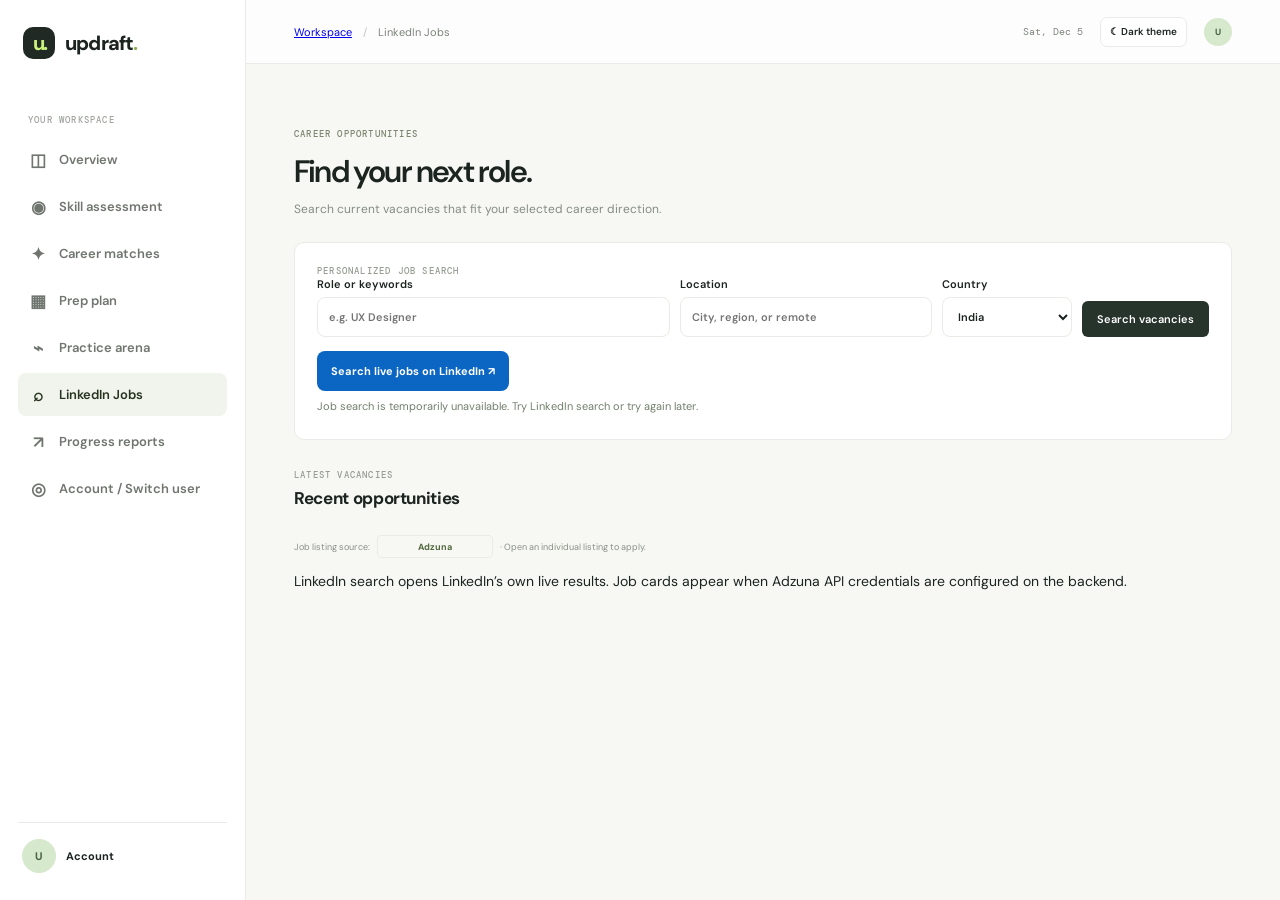
==== Frontend/pages/linkedin-jobs.html @ 94cf5e40 "Update dashboard charts and focus sessions" ====
<!doctype html>
<html lang="en">
<head>
  <meta charset="utf-8">
  <meta name="viewport" content="width=device-width, initial-scale=1">
  <title>LinkedIn Jobs — Updraft</title>
  <link rel="preconnect" href="https://fonts.googleapis.com">
  <link href="https://fonts.googleapis.com/css2?family=DM+Mono:wght@400;500&family=DM+Sans:wght@400;500;600;700;800&display=swap" rel="stylesheet">
  <link rel="stylesheet" href="../css/styles.css">
  <style>
    .job-search { display:grid; grid-template-columns:minmax(190px,1.4fr) minmax(150px,1fr) 130px auto; gap:10px; align-items:end; }
    .job-search label { display:grid; gap:6px; color:var(--ink); font-size:11px; font-weight:600; }
    .job-search input,.job-search select { width:100%; min-height:40px; border:1px solid var(--line); border-radius:8px; padding:9px 11px; background:#fff; color:var(--ink); font:inherit; }
    .job-actions { display:flex; flex-wrap:wrap; gap:9px; margin-top:14px; }
    .linkedin-link { display:inline-flex; align-items:center; justify-content:center; min-height:40px; padding:0 14px; border-radius:8px; background:#0a66c2; color:white; font-size:11px; font-weight:700; text-decoration:none; }
    .jobs-grid { display:grid; grid-template-columns:repeat(2,minmax(0,1fr)); gap:12px; margin-top:14px; }
    .job-card { border:1px solid var(--line); border-radius:11px; background:white; padding:16px; min-width:0; }
    .job-card h2 { margin:6px 0; font-size:16px; }
    .job-meta { color:var(--muted); font-size:11px; }
    .job-description { color:#657064; font-size:11px; line-height:1.55; margin:10px 0; }
    .job-card a { color:#557d38; font-weight:700; font-size:11px; }
    .jobs-status { min-height:18px; margin:8px 0 0; color:#71806c; font-size:11px; }
    .provider-credit { display:flex; align-items:center; gap:7px; margin-top:12px; color:#899085; font-size:9px; }
    .provider-credit a { display:inline-flex; align-items:center; justify-content:center; min-width:116px; min-height:23px; padding:2px 8px; border:1px solid var(--line); border-radius:4px; color:#50673c; font-weight:700; text-decoration:none; }
    @media(max-width:850px){.job-search{grid-template-columns:1fr 1fr}.jobs-grid{grid-template-columns:1fr}}
    @media(max-width:520px){.job-search{grid-template-columns:1fr}}
  </style>
</head>
<body>
  <aside class="sidebar">
    <a class="brand" href="../index.html"><span class="brandmark">u.</span><span>updraft<span class="brand-dot">.</span></span></a>
    <div class="side-label">YOUR WORKSPACE</div>
    <nav aria-label="Main navigation">
      <a class="nav-item" href="../index.html"><span>◫</span> Overview</a>
      <a class="nav-item" href="assessment.html"><span>◉</span> Skill assessment</a>
      <a class="nav-item" href="career-results.html"><span>✦</span> Career matches</a>
      <a class="nav-item" href="plan.html"><span>▦</span> Prep plan</a>
      <a class="nav-item" href="practice.html"><span>⌁</span> Practice arena</a>
      <a class="nav-item active" href="linkedin-jobs.html"><span>⌕</span> LinkedIn Jobs</a>
      <a class="nav-item" href="reports.html"><span>↗</span> Progress reports</a>
      <a class="nav-item" href="account.html"><span>◎</span> Account / Switch user</a>
    </nav>
    <div class="side-bottom"><a class="user-row" href="account.html"><div class="avatar">U</div><div><b>Account</b></div></a></div>
  </aside>
  <main class="main">
    <header class="topbar"><div class="breadcrumbs"><a href="../index.html">Workspace</a> <span>/</span> LinkedIn Jobs</div><div class="top-actions"><span class="today" id="today"></span><a class="avatar mini" href="account.html" aria-label="Account and switch user">U</a></div></header>
    <div class="content">
      <div class="page-head"><div class="eyebrow">CAREER OPPORTUNITIES</div><h1>Find your next role.</h1><p>Search current vacancies that fit your selected career direction.</p></div>
      <section class="panel">
        <div class="eyebrow muted">PERSONALIZED JOB SEARCH</div>
        <form id="job-search" class="job-search">
          <label for="job-query">Role or keywords<input id="job-query" name="what" maxlength="120" placeholder="e.g. UX Designer" required></label>
          <label for="job-location">Location<input id="job-location" name="where" maxlength="100" placeholder="City, region, or remote"></label>
          <label for="job-country">Country<select id="job-country" name="country"><option value="in">India</option><option value="us">United States</option><option value="gb">United Kingdom</option><option value="ca">Canada</option><option value="au">Australia</option><option value="de">Germany</option><option value="fr">France</option><option value="nl">Netherlands</option><option value="sg">Singapore</option><option value="pl">Poland</option><option value="za">South Africa</option><option value="br">Brazil</option></select></label>
          <button class="action" type="submit">Search vacancies</button>
        </form>
        <div class="job-actions"><a id="linkedin-search" class="linkedin-link" href="https://www.linkedin.com/jobs/" target="_blank" rel="noopener noreferrer">Search live jobs on LinkedIn ↗</a></div>
        <p class="jobs-status" id="jobs-status" role="status" aria-live="polite">Loading recommendations…</p>
      </section>
      <section aria-label="Latest matching jobs"><div class="section-heading"><div><div class="eyebrow muted">LATEST VACANCIES</div><h2>Recent opportunities</h2></div></div><div id="jobs-list" class="jobs-grid"></div></section>
      <div class="provider-credit"><span>Job listing source:</span><a href="https://www.adzuna.com/" target="_blank" rel="noopener noreferrer">Adzuna</a><span>· Open an individual listing to apply.</span></div>
      <p class="report-empty">LinkedIn search opens LinkedIn’s own live results. Job cards appear when Adzuna API credentials are configured on the backend.</p>
    </div>
  </main>
  <script src="../js/app.js"></script>
  <script src="../js/linkedin-jobs.js"></script>
</body>
</html>
---- Frontend/css/styles.css ----
@import url('https://fonts.googleapis.com/css2?family=DM+Mono:wght@400;500&family=DM+Sans:wght@400;500;600;700;800&display=swap');

:root {
  --ink: #1c2420;
  --muted: #858c85;
  --line: #e9ece6;
  --paper: #f7f8f4;
  --white: #fff;
  --lime: #c9f17b;
  --green: #577d38;
  --dark: #202923;
  --purple: #e9e2fb;
  --coral: #ffe4dc;
  --blue: #e0ebf7;
}

* {
  box-sizing: border-box;
}

body {
  margin: 0;
  background: var(--paper);
  color: var(--ink);
  font-family: 'DM Sans', sans-serif;
  font-size: 14px;
}

.sidebar {
  position: fixed;
  inset: 0 auto 0 0;
  width: 246px;
  background: #fff;
  border-right: 1px solid var(--line);
  padding: 27px 18px;
  display: flex;
  flex-direction: column;
  z-index: 2;
}

.brand {
  display: flex;
  align-items: center;
  gap: 10px;
  text-decoration: none;
  color: var(--ink);
  font-weight: 800;
  font-size: 20px;
  letter-spacing: -.8px;
  margin: 0 0 55px 5px;
}

.brandmark {
  height: 32px;
  width: 32px;
  background: var(--dark);
  color: var(--lime);
  border-radius: 10px;
  display: grid;
  place-items: center;
  font-size: 20px;
  letter-spacing: -2px;
}

.brand-dot {
  color: #8cb052;
}

.side-label,
.eyebrow,
.stat-label {
  font-family: 'DM Mono', monospace;
  font-size: 9px;
  letter-spacing: 1.2px;
  font-weight: 500;
}

.side-label {
  color: #a0a59e;
  padding: 0 10px;
  margin-bottom: 12px;
}

.sidebar nav {
  display: grid;
  gap: 4px;
}

.nav-item {
  height: 43px;
  display: flex;
  align-items: center;
  gap: 12px;
  padding: 0 11px;
  color: #70766f;
  text-decoration: none;
  border-radius: 8px;
  font-size: 13px;
  font-weight: 600;
}

.nav-item > span {
  font-size: 17px;
  width: 18px;
  text-align: center;
}

.nav-item.active {
  background: #f1f4ed;
  color: #26331f;
}

.nav-item i {
  font-style: normal;
  font-size: 10px;
  margin-left: auto;
  background: #e7ecdf;
  padding: 3px 7px;
  border-radius: 20px;
}

.side-bottom {
  margin-top: auto;
}

.streak-card {
  background: #f6f7f2;
  border: 1px solid #ecefe6;
  border-radius: 10px;
  padding: 12px;
  display: flex;
  align-items: center;
  gap: 9px;
  margin-bottom: 18px;
}

.streak-flame {
  color: #df865f;
  font-size: 20px;
}

.streak-card b,
.user-row b {
  font-size: 11px;
  display: block;
}

.streak-card small,
.user-row small {
  display: block;
  color: #91968f;
  font-size: 10px;
  margin-top: 3px;
}

.streak-num {
  font-family: 'DM Mono', monospace;
  font-size: 13px;
  margin-left: auto;
  color: #83905f;
}

.user-row {
  border-top: 1px solid var(--line);
  padding: 16px 4px 0;
  display: flex;
  align-items: center;
  gap: 10px;
  text-decoration: none;
  color: inherit;
  cursor: pointer;
}

.avatar {
  background: #d6e9cd;
  color: #486341;
  border-radius: 50%;
  width: 34px;
  height: 34px;
  display: grid;
  place-items: center;
  font-size: 11px;
  font-weight: 700;
}

.more {
  margin-left: auto;
  color: #8f968e;
  font-size: 19px;
}

.main {
  margin-left: 246px;
  min-height: 100vh;
}

.topbar {
  height: 64px;
  background: rgba(255, 255, 255, .8);
  border-bottom: 1px solid var(--line);
  display: flex;
  align-items: center;
  justify-content: space-between;
  padding: 0 48px;
}

.breadcrumbs {
  font-size: 11px;
  color: #7c837b;
}

.breadcrumbs span {
  margin: 0 8px;
  color: #c0c5bd;
}

.top-actions {
  display: flex;
  align-items: center;
  gap: 17px;
}

.today {
  font-family: 'DM Mono', monospace;
  color: #7f867e;
  font-size: 10px;
}

.icon-btn {
  border: 0;
  background: none;
  font-size: 18px;
  position: relative;
  color: #555;
}

.notification-dot {
  position: absolute;
  right: 2px;
  top: 4px;
  width: 5px;
  height: 5px;
  border-radius: 50%;
  background: #ef886b;
}

.mini {
  width: 28px;
  height: 28px;
  font-size: 9px;
  border: 0;
}

.content {
  max-width: 1320px;
  margin: auto;
  padding: 39px 48px 30px;
}

.welcome-row {
  display: flex;
  justify-content: space-between;
  align-items: flex-end;
  margin-bottom: 26px;
}

.eyebrow {
  color: #7b856f;
}

.live-dot {
  display: inline-block;
  width: 6px;
  height: 6px;
  border-radius: 50%;
  background: #83b95c;
  margin-right: 6px;
  box-shadow: 0 0 0 3px #e3efd9;
}

h1 {
  font-size: 36px;
  line-height: 1.13;
  letter-spacing: -1.8px;
  margin: 14px 0 8px;
  font-weight: 600;
}

h1 em {
  font-family: Georgia, serif;
  font-weight: 400;
  color: #638747;
}

.subhead {
  margin: 0;
  color: #7f867e;
  font-size: 12px;
}

.primary-btn {
  border: 0;
  background: var(--dark);
  color: white;
  border-radius: 7px;
  padding: 12px 14px;
  font-family: inherit;
  font-size: 11px;
  font-weight: 600;
  cursor: pointer;
  box-shadow: 0 5px 12px #1b29151c;
}

.primary-btn span {
  color: var(--lime);
  font-size: 15px;
  vertical-align: -1px;
  margin-right: 7px;
}

.primary-btn b {
  color: #b8ef67;
  margin-left: 13px;
}

.hero-grid {
  display: grid;
  grid-template-columns: 1.28fr .85fr;
  gap: 16px;
}

.readiness-card,
.focus-card,
.stat-card,
.week-card,
.today-card {
  background: white;
  border: 1px solid var(--line);
  border-radius: 11px;
}

.readiness-card {
  padding: 21px 23px 16px;
  min-height: 232px;
  overflow: hidden;
}

.card-top {
  display: flex;
  justify-content: space-between;
  align-items: flex-start;
}

.muted {
  color: #969d93;
}

.card-top h2,
.section-heading h2 {
  font-size: 16px;
  margin: 6px 0 0;
  letter-spacing: -.35px;
}

.dots {
  background: none;
  border: 0;
  font-size: 20px;
  color: #9da39b;
}

.readiness-body {
  display: flex;
  align-items: center;
  gap: 25px;
  margin: 14px 0 8px;
}

.ring {
  width: 111px;
  height: 111px;
  border-radius: 50%;
  display: grid;
  place-items: center;
  position: relative;
  background: conic-gradient(#a5ce6e calc(var(--progress) * 1%), #eef1e9 0);
  transform: rotate(-90deg);
  flex: none;
}

.ring::before {
  content: '';
  position: absolute;
  inset: 7px;
  background: white;
  border-radius: 50%;
}

.ring-inner {
  z-index: 1;
  transform: rotate(90deg);
  text-align: center;
}

.ring-inner strong {
  font-size: 27px;
  letter-spacing: -1px;
}

.ring-inner strong span {
  font-size: 13px;
}

.ring-inner small {
  display: block;
  font-family: 'DM Mono', monospace;
  font-size: 8px;
  letter-spacing: 1px;
  color: #8a9288;
}

.readiness-copy {
  max-width: 300px;
}

.delta {
  font-family: 'DM Mono', monospace;
  font-size: 11px;
  color: #638747;
}

.delta span {
  color: #949a92;
}

.readiness-copy p {
  font-size: 11px;
  line-height: 1.6;
  color: #7b827a;
  margin: 8px 0;
}

.readiness-copy p b {
  color: #47523e;
}

.mini-tags {
  display: flex;
  gap: 7px;
}

.mini-tags span {
  background: #f4f6f1;
  border-radius: 20px;
  color: #7d8579;
  font-size: 9px;
  padding: 5px 8px;
}

.readiness-foot {
  border-top: 1px solid #eff1ec;
  display: flex;
  align-items: center;
  gap: 12px;
  padding-top: 10px;
  font-size: 9px;
  color: #889087;
}

.sparkline {
  height: 35px;
  flex: 1;
}

.sparkline svg {
  width: 100%;
  height: 100%;
}

.ticks {
  display: flex;
  flex-direction: column;
  justify-content: space-between;
  height: 35px;
  font: 8px 'DM Mono', monospace;
  color: #abb0a9;
}

.focus-card {
  padding: 21px 22px;
  background: #eff3e9;
  position: relative;
  overflow: hidden;
}

.focus-card h2 {
  font-size: 17px;
}

.spark-icon {
  font-size: 22px;
  color: #85a85d;
}

.focus-topic {
  background: white;
  border: 1px solid #e7ebdf;
  border-radius: 8px;
  padding: 11px;
  display: flex;
  align-items: center;
  gap: 10px;
  margin-top: 21px;
}

.topic-icon {
  width: 32px;
  height: 32px;
  background: #edf3e6;
  border-radius: 7px;
  display: grid;
  place-items: center;
  color: #68854e;
  font-size: 17px;
}

.focus-topic b {
  font-size: 11px;
  display: block;
}

.focus-topic small {
  font-size: 9px;
  color: #969d92;
  display: block;
  margin-top: 3px;
}

.topic-score {
  font: 11px 'DM Mono', monospace;
  margin-left: auto;
  color: #76836b;
}

.focus-progress {
  height: 4px;
  background: #dde4d4;
  border-radius: 10px;
  margin: 10px 1px 11px;
}

.focus-progress span {
  height: 100%;
  display: block;
  background: #99bd68;
  border-radius: 10px;
}

.focus-hint {
  font-size: 9px;
  color: #717a6d;
  margin-bottom: 13px;
}

.focus-hint span {
  color: #78964e;
  font-size: 13px;
  margin-right: 4px;
}

.dark-btn {
  width: 100%;
  height: 34px;
  border: 0;
  border-radius: 6px;
  background: #263229;
  color: white;
  text-align: left;
  padding: 0 11px;
  font-family: inherit;
  font-size: 10px;
  cursor: pointer;
}

.dark-btn span {
  float: right;
  color: var(--lime);
  font-size: 16px;
  margin-top: -2px;
}

.section-heading {
  display: flex;
  justify-content: space-between;
  align-items: end;
  margin: 29px 0 12px;
}

.section-heading h2 {
  font-size: 17px;
}

.text-link {
  color: #667c4f;
  font-size: 10px;
  text-decoration: none;
  font-weight: 700;
}

.text-link span {
  margin-left: 6px;
}

.stat-grid {
  display: grid;
  grid-template-columns: repeat(4, 1fr);
  gap: 13px;
}

.stat-card {
  padding: 14px 14px 12px;
  min-height: 127px;
  position: relative;
}

.stat-icon {
  display: inline-grid;
  place-items: center;
  width: 25px;
  height: 25px;
  border-radius: 7px;
  font-size: 13px;
  margin-right: 6px;
  vertical-align: middle;
}

.violet {
  background: var(--purple);
  color: #7554aa;
}

.lime {
  background: #edf4dc;
  color: #6a8c3b;
}

.coral {
  background: var(--coral);
  color: #c97b62;
}

.blue {
  background: var(--blue);
  color: #5980a8;
}

.stat-label {
  font-size: 8px;
  color: #90978f;
  letter-spacing: .8px;
  vertical-align: middle;
}

.stat-value {
  font-size: 25px;
  font-weight: 600;
  letter-spacing: -.8px;
  margin: 9px 0 8px;
}

.stat-value small {
  font-weight: 400;
  color: #90978f;
  font-size: 10px;
  letter-spacing: 0;
}

.stat-foot {
  font-size: 9px;
  color: #90978f;
  position: relative;
}

.positive {
  color: #658b48;
  font-weight: 700;
  margin-right: 3px;
}

.bars {
  position: absolute;
  right: 0;
  bottom: 0;
  display: flex;
  gap: 3px;
  height: 22px;
  align-items: end;
}

.bars i {
  width: 4px;
  background: #c6deaa;
  border-radius: 2px 2px 0 0;
}

.bars i:nth-last-child(1) {
  background: #88ae61;
}

.micro-line {
  position: absolute;
  right: 0;
  bottom: -1px;
  font-size: 18px;
  letter-spacing: -3px;
  color: #9ec46f;
}

.coral-line {
  color: #e2a08a;
}

.tiny-progress {
  position: absolute;
  right: 0;
  bottom: 2px;
  width: 48px;
  height: 4px;
  background: #edf0eb;
  border-radius: 5px;
}

.tiny-progress i {
  display: block;
  width: 67%;
  height: 100%;
  background: #96b86e;
  border-radius: 5px;
}

.lower-grid {
  display: grid;
  grid-template-columns: 1.15fr .85fr;
  gap: 14px;
  margin-top: 17px;
}

.week-card,
.today-card {
  padding: 17px 19px;
}

.week-meta {
  display: flex;
  gap: 20px;
  margin: 16px 0 6px;
  color: #90978f;
  font-size: 9px;
}

.week-meta b {
  font: 12px 'DM Mono', monospace;
  color: #4a5149;
  margin-right: 4px;
}

.select-pill {
  border: 1px solid var(--line);
  border-radius: 5px;
  background: white;
  padding: 6px 8px;
  color: #7c837a;
  font: 9px 'DM Sans', sans-serif;
}

.chart {
  height: 105px;
  display: grid;
  grid-template-columns: 26px 1fr;
  grid-template-rows: 1fr 15px;
  position: relative;
}

.y-labels {
  display: flex;
  flex-direction: column;
  justify-content: space-between;
  color: #a4aaa2;
  font: 8px 'DM Mono', monospace;
  padding-bottom: 0;
}

.chart-area {
  position: relative;
  display: flex;
  justify-content: space-around;
  align-items: end;
  padding: 0 8px;
}

.gridline {
  position: absolute;
  left: 0;
  right: 0;
  border-top: 1px dashed #edf0ea;
}

.g1 {
  top: 0;
}

.g2 {
  top: 50%;
}

.g3 {
  bottom: 0;
}

.bar-group {
  height: 100%;
  display: flex;
  align-items: end;
  gap: 3px;
  z-index: 1;
  width: 24px;
}

.bar-group i {
  width: 10px;
  background: #a8c982;
  border-radius: 3px 3px 0 0;
}

.bar-group i.soft {
  background: #e0e9d7;
}

.bar-group i.empty {
  height: 4px;
  width: 10px;
  background: #f0f2ed;
  border-radius: 3px;
}

.x-labels {
  grid-column: 2;
  display: flex;
  justify-content: space-around;
  color: #9ca39a;
  font: 8px 'DM Mono', monospace;
  padding-top: 4px;
}

.date-badge {
  background: #f1f4ed;
  color: #72825f;
  text-align: center;
  font: 8px 'DM Mono', monospace;
  padding: 5px 9px;
  border-radius: 5px;
  line-height: 1.5;
}

.date-badge b {
  font-size: 14px;
}

.task-list {
  margin-top: 13px;
}

.task {
  display: flex;
  align-items: center;
  gap: 9px;
  padding: 9px 0;
  border-bottom: 1px solid #f0f1ed;
  cursor: pointer;
}

.task input {
  position: absolute;
  opacity: 0;
}

.checkmark {
  height: 15px;
  width: 15px;
  border: 1px solid #d9ded5;
  border-radius: 4px;
  display: block;
  flex: none;
}

.task input:checked + .checkmark {
  background: #8aaf61;
  border-color: #8aaf61;
}

.task input:checked + .checkmark::after {
  content: '✓';
  display: block;
  color: white;
  font-size: 11px;
  text-align: center;
  line-height: 14px;
}

.task b {
  display: block;
  font-size: 10px;
}

.task small {
  display: block;
  color: #9ba198;
  font-size: 9px;
  margin-top: 3px;
}

.task-tag {
  margin-left: auto;
  font: 8px 'DM Mono', monospace;
  font-style: normal;
  letter-spacing: .4px;
  padding: 4px 6px;
  border-radius: 3px;
}

.tag-code {
  color: #6a89a8;
  background: #edf3f8;
}

.tag-talk {
  color: #a07c53;
  background: #f7f2e8;
}

.tag-done {
  color: #709054;
  background: #eff5e7;
}

.task.done b {
  text-decoration: line-through;
  color: #9ca39a;
}

.task-link {
  display: block;
  text-align: right;
  margin-top: 11px;
}

.bottom-banner {
  margin-top: 17px;
  background: #27342b;
  color: white;
  border-radius: 10px;
  padding: 19px 22px;
  display: flex;
  align-items: center;
  gap: 15px;
  position: relative;
  overflow: hidden;
}

.banner-symbol {
  width: 38px;
  height: 38px;
  border-radius: 50%;
  background: #394a39;
  color: var(--lime);
  display: grid;
  place-items: center;
  font-size: 17px;
  z-index: 1;
}

.bottom-banner > div:not(.banner-orb) {
  z-index: 1;
}

.bottom-banner .eyebrow {
  color: #b4cf8f;
  font-size: 8px;
}

.bottom-banner h3 {
  margin: 4px 0;
  font-size: 14px;
}

.bottom-banner p {
  margin: 0;
  color: #b0b9ad;
  font-size: 10px;
}

.bottom-banner button {
  margin-left: auto;
  z-index: 1;
  border: 0;
  background: var(--lime);
  color: #283521;
  border-radius: 5px;
  padding: 10px 12px;
  font: 600 9px 'DM Sans', sans-serif;
  cursor: pointer;
}

.bottom-banner button span {
  margin-left: 11px;
}

.banner-orb {
  position: absolute;
  border-radius: 50%;
  border: 1px solid #4c5b4c;
  opacity: .45;
}

.orb1 {
  width: 180px;
  height: 180px;
  right: 110px;
  top: -130px;
}

.orb2 {
  width: 125px;
  height: 125px;
  right: 136px;
  top: -103px;
}

footer {
  font: 8px 'DM Mono', monospace;
  letter-spacing: .8px;
  color: #a4aaa1;
  padding: 20px 2px 0;
}

.footer-right {
  float: right;
  letter-spacing: 0;
  font-family: 'DM Sans', sans-serif;
  font-size: 9px;
}

.page-head {
  margin: 25px 0;
}

.page-head h1 {
  font-size: 31px;
}

.page-head p {
  color: var(--muted);
  font-size: 12px;
}

.panel {
  background: #fff;
  border: 1px solid var(--line);
  border-radius: 10px;
  padding: 22px;
  margin: 15px 0;
}

.panel h2 {
  font-size: 17px;
  margin: 0 0 10px;
}

.page-grid {
  display: grid;
  grid-template-columns: 1.2fr .8fr;
  gap: 15px;
}

.chip {
  display: inline-block;
  padding: 7px 10px;
  border: 1px solid var(--line);
  border-radius: 20px;
  margin: 5px;
  color: #677263;
  font-size: 10px;
}

.chip.selected {
  background: #eaf2df;
  color: #557740;
  border-color: #d8e6c9;
}

.option-row {
  display: flex;
  gap: 9px;
  flex-wrap: wrap;
}

.choice {
  border: 1px solid var(--line);
  background: white;
  padding: 10px 13px;
  border-radius: 6px;
  cursor: pointer;
  font: 11px 'DM Sans', sans-serif;
}

.choice:hover,
.choice.selected {
  border-color: #9fc377;
  background: #f3f8eb;
}

.action {
  background: #27342b;
  color: white;
  border: 0;
  padding: 11px 15px;
  border-radius: 6px;
  font: 600 11px 'DM Sans', sans-serif;
  cursor: pointer;
}

.question {
  font-size: 19px;
  font-weight: 600;
  line-height: 1.4;
  margin: 15px 0;
}

.answer {
  width: 100%;
  min-height: 125px;
  border: 1px solid var(--line);
  border-radius: 7px;
  padding: 12px;
  font: 12px 'DM Sans', sans-serif;
  resize: vertical;
}

.feedback {
  background: #f2f6ec;
  border-radius: 8px;
  padding: 14px;
  margin-top: 12px;
  color: #536449;
  font-size: 12px;
  line-height: 1.6;
}

.progress-line {
  height: 7px;
  background: #edf0e9;
  border-radius: 8px;
  overflow: hidden;
}

.progress-line i {
  display: block;
  height: 100%;
  background: #a3c877;
  border-radius: 8px;
}

.plan-row {
  display: flex;
  align-items: center;
  gap: 12px;
  padding: 13px 0;
  border-bottom: 1px solid #eff1ec;
}

.plan-row input {
  accent-color: #87ad5c;
}

.plan-row b {
  font-size: 12px;
}

.plan-row small {
  display: block;
  color: #949a92;
  font-size: 10px;
  margin-top: 3px;
}

.week-pill {
  margin-left: auto;
  font: 9px 'DM Mono', monospace;
  color: #718760;
}

.timer {
  font: 40px 'DM Mono', monospace;
  letter-spacing: -2px;
}

.timer-wrap {
  text-align: center;
  padding: 25px;
}

.timer-controls {
  display: flex;
  justify-content: center;
  gap: 8px;
  margin: 14px;
}

.timer-controls button {
  border: 1px solid var(--line);
  background: white;
  border-radius: 6px;
  padding: 8px 12px;
  cursor: pointer;
}

.tabs {
  display: flex;
  gap: 8px;
  border-bottom: 1px solid var(--line);
  padding-bottom: 12px;
}

.tab {
  border: 0;
  background: none;
  color: #878e85;
  font: 11px 'DM Sans', sans-serif;
  padding: 8px 10px;
  cursor: pointer;
}

.tab.active {
  background: #edf3e6;
  color: #526e3e;
  border-radius: 5px;
}

.toast {
  position: fixed;
  bottom: 24px;
  right: 24px;
  background: #243127;
  color: #fff;
  padding: 12px 16px;
  border-radius: 7px;
  box-shadow: 0 8px 24px #0002;
  z-index: 9;
  font-size: 12px;
  animation: pop .2s ease;
}

@keyframes pop {
  from {
    transform: translateY(8px);
    opacity: 0;
  }

  to {
    transform: none;
    opacity: 1;
  }
}

@media (max-width: 1000px) {
  .sidebar {
    width: 200px;
  }

  .main {
    margin-left: 200px;
  }

  .content {
    padding: 28px 25px;
  }

  .topbar {
    padding: 0 25px;
  }

  .hero-grid {
    grid-template-columns: 1fr 1fr;
  }

  .stat-grid {
    grid-template-columns: repeat(2, 1fr);
  }
}

@media (max-width: 700px) {
  .sidebar {
    width: 58px;
    padding: 18px 8px;
  }

  .brand {
    margin: 0 0 35px 4px;
  }

  .brand > span:not(.brandmark),
  .side-label,
  .nav-item:not(.active),
  .nav-item.active {
    font-size: 0;
  }

  .nav-item {
    justify-content: center;
    padding: 0;
  }

  .nav-item > span {
    font-size: 18px;
  }

  .nav-item i,
  .side-bottom .streak-card,
  .user-row > div:not(.avatar),
  .more {
    display: none;
  }

  .user-row {
    justify-content: center;
  }

  .main {
    margin-left: 58px;
  }

  .topbar {
    height: 54px;
    padding: 0 14px;
  }

  .content {
    padding: 23px 14px;
  }

  .welcome-row {
    display: block;
  }

  .welcome-row h1 {
    font-size: 30px;
  }

  .primary-btn {
    margin-top: 16px;
  }

  .hero-grid,
  .lower-grid,
  .page-grid {
    grid-template-columns: 1fr;
  }

  .readiness-card {
    min-height: 220px;
  }

  .focus-card {
    min-height: 220px;
  }

  .stat-grid {
    gap: 8px;
  }

  .stat-card {
    padding: 11px 10px;
  }

  .stat-label {
    font-size: 7px;
  }

  .bottom-banner {
    flex-wrap: wrap;
  }

  .bottom-banner button {
    margin: 4px 0 0 53px;
  }

  .footer-right {
    display: none;
  }

  .today {
    display: none;
  }
}
.avatar.mini[href] { text-decoration: none; cursor: pointer; }

#account-picker { width:100%; padding:11px 12px; border:1px solid var(--line); border-radius:8px; background:white; font:inherit; }


/* Compact desktop overview: keep its main cards visible together on a typical laptop. */
@media (min-width: 1001px) and (min-height: 820px) {
  .dashboard-page { height:100vh; overflow:hidden; }
  .dashboard-page .main { height:100vh; min-height:0; overflow:hidden; }
  .dashboard-page .content { height:calc(100vh - 64px); padding:14px 30px 7px; display:flex; flex-direction:column; gap:8px; overflow:hidden; }
  .dashboard-page .welcome-row { margin:0; min-height:87px; align-items:center; }
  .dashboard-page .welcome-row h1 { font-size:30px; line-height:1.08; margin:8px 0 5px; }
  .dashboard-page .welcome-row .subhead { margin:4px 0; font-size:12px; }
  .dashboard-page .primary-btn { padding:12px 14px; }
  .dashboard-page #dashboard:not([hidden]) { display:grid; flex:1; min-height:0; grid-template-rows:auto auto auto minmax(0,1fr); gap:9px; }
  .dashboard-page .hero-grid { gap:10px; }
  .dashboard-page .readiness-card { min-height:0; padding:13px 16px 10px; }
  .dashboard-page .readiness-body { gap:16px; margin:8px 0 6px; }
  .dashboard-page .ring { width:82px; height:82px; }
  .dashboard-page .ring-inner strong { font-size:22px; }
  .dashboard-page .readiness-copy p { margin:5px 0; line-height:1.35; }
  .dashboard-page .readiness-foot { padding-top:7px; gap:8px; }
  .dashboard-page .sparkline,.dashboard-page .ticks { height:27px; }
  .dashboard-page .focus-card { padding:14px 16px; }
  .dashboard-page .focus-topic { margin:9px 0; padding:8px; }
  .dashboard-page .focus-hint { margin:8px 0; font-size:12px; }
  .dashboard-page .section-heading { margin:0; }
  .dashboard-page .section-heading h2 { margin-top:3px; }
  .dashboard-page .stat-grid { gap:9px; }
  .dashboard-page .stat-card { min-height:88px; padding:9px 11px 7px; }
  .dashboard-page .stat-value { margin:5px 0; }
  .dashboard-page .lower-grid { margin:0; min-height:0; grid-template-columns:1.15fr .85fr; gap:10px; }
  .dashboard-page .week-card,.dashboard-page .today-card { min-height:0; padding:11px 14px; overflow:hidden; }
  .dashboard-page .week-meta { margin:7px 0 4px; }
  .dashboard-page .chart-legend { display:flex; gap:12px; margin:-1px 0 0 26px; font-size:8px; }
  .dashboard-page .chart { height:76px; }
  .dashboard-page .task { padding:7px 0; }
  .dashboard-page .task-link { margin-top:4px; }
  .dashboard-page footer { padding-top:3px; }
}

.chart-legend { display:flex; gap:12px; margin:2px 0 0 26px; color:#8d958b; font-size:8px; }
.chart-legend span { display:inline-flex; align-items:center; gap:4px; }
.chart-legend i { width:7px; height:7px; border-radius:2px; background:#a8c982; }
.chart-legend i.answers-legend { background:#e0e9d7; }


.theme-toggle {
  display:inline-flex;
  align-items:center;
  justify-content:center;
  gap:6px;
  min-height:30px;
  padding:5px 9px;
  border:1px solid var(--line);
  border-radius:7px;
  background:var(--white);
  color:var(--ink);
  font:600 10px 'DM Sans',sans-serif;
  cursor:pointer;
  white-space:nowrap;
}
.theme-toggle:hover { border-color:#9fc377; }
.theme-toggle:focus-visible { outline:2px solid #9fc377; outline-offset:2px; }

:root[data-theme="dark"] {
  color-scheme:dark;
  --ink:#e6ede7;
  --muted:#a3afa5;
  --line:#35433a;
  --paper:#151c18;
  --white:#202923;
  --green:#a7cc7d;
  --dark:#26342b;
  --purple:#393148;
  --coral:#49352f;
  --blue:#2e3c4c;
}
:root[data-theme="dark"] body { background:var(--paper); color:var(--ink); }
:root[data-theme="dark"] .sidebar,
:root[data-theme="dark"] .topbar,
:root[data-theme="dark"] .panel,
:root[data-theme="dark"] .readiness-card,
:root[data-theme="dark"] .stat-card,
:root[data-theme="dark"] .week-card,
:root[data-theme="dark"] .today-card,
:root[data-theme="dark"] .job-card { background:var(--white); border-color:var(--line); color:var(--ink); }
:root[data-theme="dark"] .topbar { background:rgba(24,32,27,.94); }
:root[data-theme="dark"] .focus-card,
:root[data-theme="dark"] .streak-card,
:root[data-theme="dark"] .feedback,
:root[data-theme="dark"] .plan-recommendation { background:#29372d; border-color:#3c4b3e; color:#d6e4d3; }
:root[data-theme="dark"] .focus-topic,
:root[data-theme="dark"] .select-pill,
:root[data-theme="dark"] .date-badge,
:root[data-theme="dark"] .mini-tags span,
:root[data-theme="dark"] .task { background:#26312a; border-color:var(--line); color:var(--ink); }
:root[data-theme="dark"] .nav-item { color:#b2bdb3; }
:root[data-theme="dark"] .nav-item.active,
:root[data-theme="dark"] .chip.selected { background:#354432; color:#d6e7c1; }
:root[data-theme="dark"] .nav-item i,
:root[data-theme="dark"] .chip { background:#2c382f; color:#b8c6b8; border-color:var(--line); }
:root[data-theme="dark"] .brand,
:root[data-theme="dark"] h1,
:root[data-theme="dark"] h2,
:root[data-theme="dark"] h3,
:root[data-theme="dark"] .question,
:root[data-theme="dark"] .stat-value,
:root[data-theme="dark"] .plan-row b,
:root[data-theme="dark"] .job-card h2 { color:var(--ink); }
:root[data-theme="dark"] .brandmark { background:#d9edc1; color:#26342b; }
:root[data-theme="dark"] .choice,
:root[data-theme="dark"] .theme-toggle,
:root[data-theme="dark"] input,
:root[data-theme="dark"] select,
:root[data-theme="dark"] textarea,
:root[data-theme="dark"] #account-picker { background:#1a221d; color:var(--ink); border-color:var(--line); }
:root[data-theme="dark"] .choice:hover,
:root[data-theme="dark"] .choice.selected { background:#354432; border-color:#8eaf6d; color:#e4efdf; }
:root[data-theme="dark"] .action,
:root[data-theme="dark"] .primary-btn,
:root[data-theme="dark"] .dark-btn { background:#8eb966; color:#172019; }
:root[data-theme="dark"] .dark-btn span,
:root[data-theme="dark"] .primary-btn b { color:#172019; }
:root[data-theme="dark"] .progress-line,
:root[data-theme="dark"] .focus-progress,
:root[data-theme="dark"] .tiny-progress { background:#354239; }
:root[data-theme="dark"] .plan-row,
:root[data-theme="dark"] .activity-row,
:root[data-theme="dark"] .user-row { border-color:var(--line); }
:root[data-theme="dark"] .account-field input,
:root[data-theme="dark"] .job-search input,
:root[data-theme="dark"] .job-search select { background:#1a221d; color:var(--ink); border-color:var(--line); }
:root[data-theme="dark"] .job-description,
:root[data-theme="dark"] .job-meta,
:root[data-theme="dark"] .account-note,
:root[data-theme="dark"] .account-status,
:root[data-theme="dark"] .practice-status,
:root[data-theme="dark"] .plan-status,
:root[data-theme="dark"] .report-status { color:#a7b4a8; }
:root[data-theme="dark"] .analog-clock { background:radial-gradient(circle at center,#202923 0 68%,#344138 68.5% 100%); border-color:#111713; }
:root[data-theme="dark"] .analog-clock::before { background:repeating-conic-gradient(from -1deg,#c1cec2 0deg 1deg,transparent 1deg 6deg); }
:root[data-theme="dark"] .clock-number { color:#e4ece4; }
:root[data-theme="dark"] .clock-hour,
:root[data-theme="dark"] .clock-minute { background-color:#d8e5d8; }
:root[data-theme="dark"] .clock-pin { background:#d8e5d8; }
:root[data-theme="dark"] .ring::before { background:var(--white); }
:root[data-theme="dark"] .text-link,
:root[data-theme="dark"] .job-card a,
:root[data-theme="dark"] .provider-credit a,
:root[data-theme="dark"] .week-pill,
:root[data-theme="dark"] .positive,
:root[data-theme="dark"] .focus-hint { color:#b9d99a; }
:root[data-theme="dark"] .timer-readout { color:#e4ece4; background:rgba(22,29,24,.9); }
:root[data-theme="dark"] .footer-right,
:root[data-theme="dark"] footer,
:root[data-theme="dark"] .muted,
:root[data-theme="dark"] .eyebrow.muted { color:#9aa79b; }
:root[data-theme="dark"] .linkedin-link { color:#fff; }


:root[data-theme="dark"] .career-fieldset select {
  background:#1a221d;
  color:var(--ink);
  border-color:var(--line);
}
:root[data-theme="dark"] .career-fieldset select:disabled {
  background:#222c25;
  color:var(--muted);
}
:root[data-theme="dark"] .welcome-row h1 em { color:#b9d99a; }
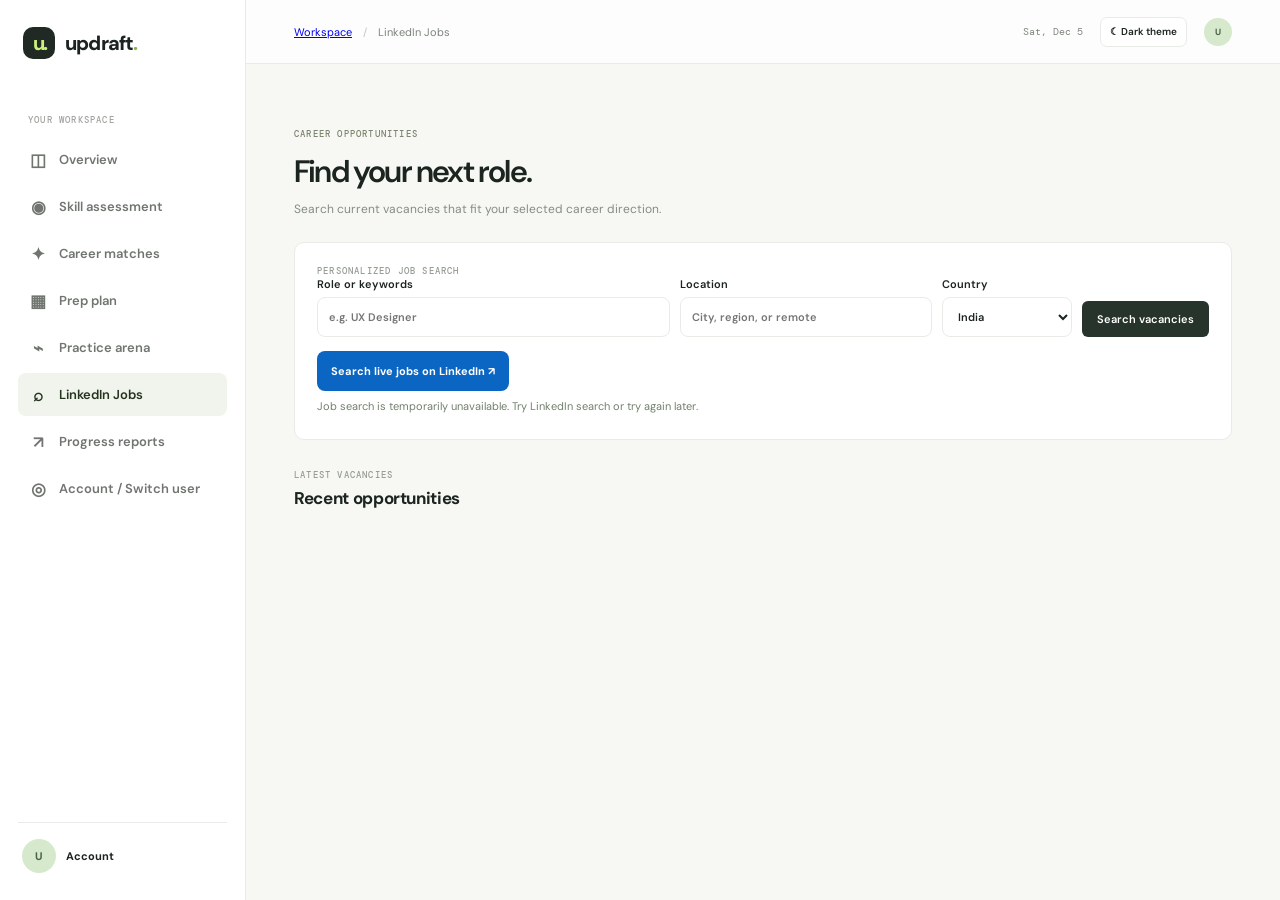
==== commit 522e6249: "Clean up jobs page notices" ====
--- a/Frontend/pages/linkedin-jobs.html
+++ b/Frontend/pages/linkedin-jobs.html
@@ -58,8 +58,6 @@
         <p class="jobs-status" id="jobs-status" role="status" aria-live="polite">Loading recommendations…</p>
       </section>
       <section aria-label="Latest matching jobs"><div class="section-heading"><div><div class="eyebrow muted">LATEST VACANCIES</div><h2>Recent opportunities</h2></div></div><div id="jobs-list" class="jobs-grid"></div></section>
-      <div class="provider-credit"><span>Job listing source:</span><a href="https://www.adzuna.com/" target="_blank" rel="noopener noreferrer">Adzuna</a><span>· Open an individual listing to apply.</span></div>
-      <p class="report-empty">LinkedIn search opens LinkedIn’s own live results. Job cards appear when Adzuna API credentials are configured on the backend.</p>
     </div>
   </main>
   <script src="../js/app.js"></script>
--- a/Frontend/css/styles.css
+++ b/Frontend/css/styles.css
@@ -1222,6 +1222,11 @@
   border-radius: 6px;
   padding: 8px 12px;
   cursor: pointer;
+}
+.timer-controls button.action {
+  background: #27342b;
+  color: #fff;
+  border: 0;
 }
 
 .tabs {
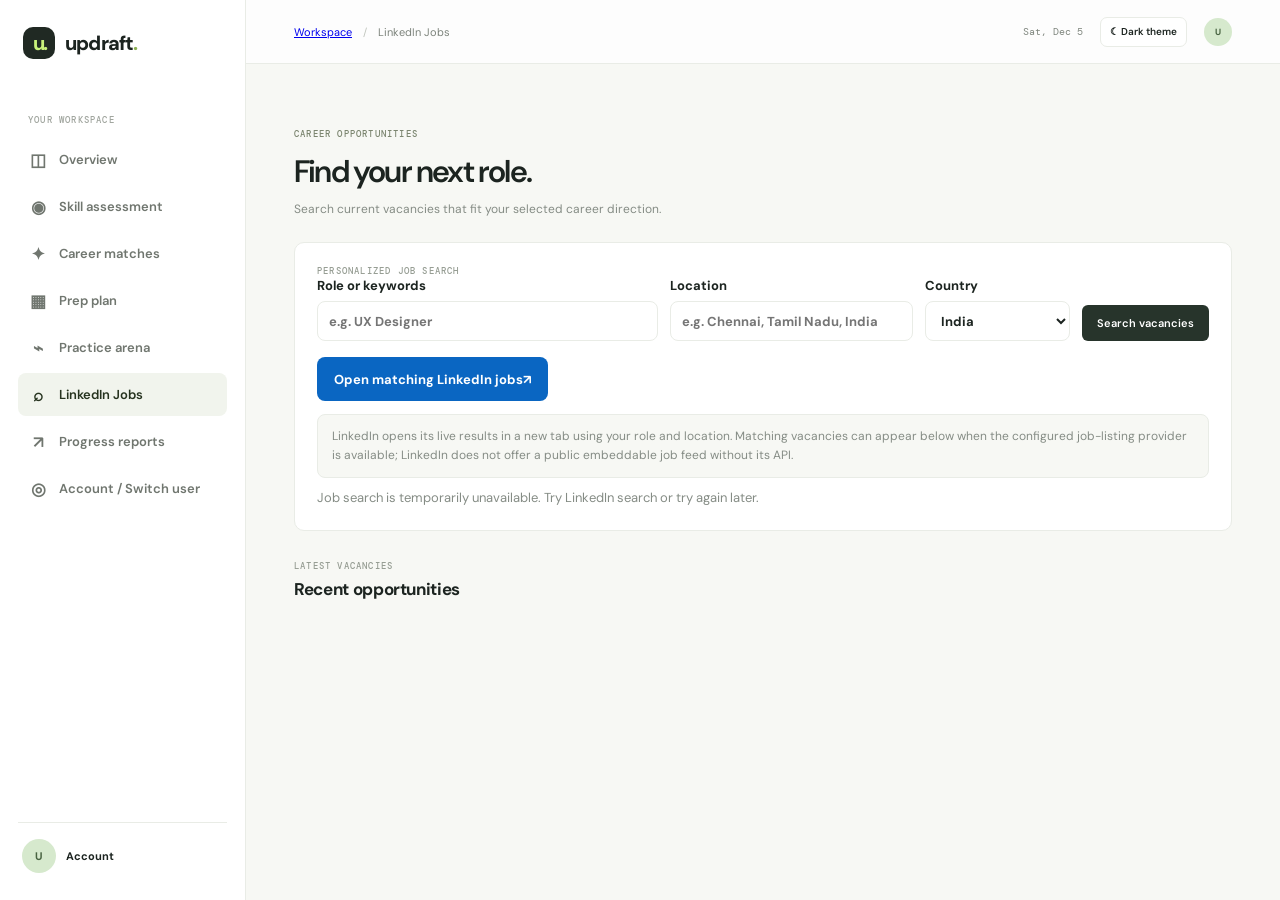
==== commit 9e28ce28: "Improve job search and export career matches" ====
--- a/Frontend/pages/linkedin-jobs.html
+++ b/Frontend/pages/linkedin-jobs.html
@@ -8,19 +8,21 @@
   <link href="https://fonts.googleapis.com/css2?family=DM+Mono:wght@400;500&family=DM+Sans:wght@400;500;600;700;800&display=swap" rel="stylesheet">
   <link rel="stylesheet" href="../css/styles.css">
   <style>
-    .job-search { display:grid; grid-template-columns:minmax(190px,1.4fr) minmax(150px,1fr) 130px auto; gap:10px; align-items:end; }
-    .job-search label { display:grid; gap:6px; color:var(--ink); font-size:11px; font-weight:600; }
+    .job-search { display:grid; grid-template-columns:minmax(190px,1.4fr) minmax(180px,1fr) 145px auto; gap:12px; align-items:end; }
+    .job-search label { display:grid; gap:7px; color:var(--ink); font-size:13px; font-weight:700; }
     .job-search input,.job-search select { width:100%; min-height:40px; border:1px solid var(--line); border-radius:8px; padding:9px 11px; background:#fff; color:var(--ink); font:inherit; }
-    .job-actions { display:flex; flex-wrap:wrap; gap:9px; margin-top:14px; }
-    .linkedin-link { display:inline-flex; align-items:center; justify-content:center; min-height:40px; padding:0 14px; border-radius:8px; background:#0a66c2; color:white; font-size:11px; font-weight:700; text-decoration:none; }
-    .jobs-grid { display:grid; grid-template-columns:repeat(2,minmax(0,1fr)); gap:12px; margin-top:14px; }
-    .job-card { border:1px solid var(--line); border-radius:11px; background:white; padding:16px; min-width:0; }
-    .job-card h2 { margin:6px 0; font-size:16px; }
-    .job-meta { color:var(--muted); font-size:11px; }
-    .job-description { color:#657064; font-size:11px; line-height:1.55; margin:10px 0; }
-    .job-card a { color:#557d38; font-weight:700; font-size:11px; }
-    .jobs-status { min-height:18px; margin:8px 0 0; color:#71806c; font-size:11px; }
-    .provider-credit { display:flex; align-items:center; gap:7px; margin-top:12px; color:#899085; font-size:9px; }
+    .job-actions { display:flex; flex-wrap:wrap; gap:10px; margin-top:16px; }
+    .linkedin-link { display:inline-flex; align-items:center; justify-content:center; min-height:44px; padding:0 17px; border-radius:8px; background:#0a66c2; color:white; font-size:13px; font-weight:700; text-decoration:none; transition:filter .15s, transform .15s; }
+    .linkedin-link:hover { filter:brightness(.94); transform:translateY(-1px); }
+    .jobs-note { margin:13px 0 0; padding:12px 14px; border:1px solid var(--line); border-radius:8px; background:var(--paper); color:var(--muted); font-size:12px; line-height:1.6; }
+    .jobs-grid { display:grid; grid-template-columns:repeat(2,minmax(0,1fr)); gap:16px; margin-top:16px; }
+    .job-card { border:1px solid var(--line); border-radius:12px; background:white; padding:20px; min-width:0; }
+    .job-card h2 { margin:6px 0; font-size:19px; line-height:1.35; }
+    .job-meta { color:var(--muted); font-size:13px; line-height:1.5; }
+    .job-description { color:var(--muted); font-size:14px; line-height:1.65; margin:12px 0; }
+    .job-card a { color:#557d38; font-weight:700; font-size:13px; }
+    .jobs-status { min-height:20px; margin:10px 0 0; color:var(--muted); font-size:13px; line-height:1.5; }
+    .provider-credit { display:flex; align-items:center; gap:7px; margin-top:12px; color:var(--muted); font-size:11px; }
     .provider-credit a { display:inline-flex; align-items:center; justify-content:center; min-width:116px; min-height:23px; padding:2px 8px; border:1px solid var(--line); border-radius:4px; color:#50673c; font-weight:700; text-decoration:none; }
     @media(max-width:850px){.job-search{grid-template-columns:1fr 1fr}.jobs-grid{grid-template-columns:1fr}}
     @media(max-width:520px){.job-search{grid-template-columns:1fr}}
@@ -50,11 +52,12 @@
         <div class="eyebrow muted">PERSONALIZED JOB SEARCH</div>
         <form id="job-search" class="job-search">
           <label for="job-query">Role or keywords<input id="job-query" name="what" maxlength="120" placeholder="e.g. UX Designer" required></label>
-          <label for="job-location">Location<input id="job-location" name="where" maxlength="100" placeholder="City, region, or remote"></label>
+          <label for="job-location">Location<input id="job-location" name="where" maxlength="100" placeholder="e.g. Chennai, Tamil Nadu, India" autocomplete="address-level2"></label>
           <label for="job-country">Country<select id="job-country" name="country"><option value="in">India</option><option value="us">United States</option><option value="gb">United Kingdom</option><option value="ca">Canada</option><option value="au">Australia</option><option value="de">Germany</option><option value="fr">France</option><option value="nl">Netherlands</option><option value="sg">Singapore</option><option value="pl">Poland</option><option value="za">South Africa</option><option value="br">Brazil</option></select></label>
           <button class="action" type="submit">Search vacancies</button>
         </form>
-        <div class="job-actions"><a id="linkedin-search" class="linkedin-link" href="https://www.linkedin.com/jobs/" target="_blank" rel="noopener noreferrer">Search live jobs on LinkedIn ↗</a></div>
+        <div class="job-actions"><a id="linkedin-search" class="linkedin-link" href="https://www.linkedin.com/jobs/" target="_blank" rel="noopener noreferrer">Open matching LinkedIn jobs <span aria-hidden="true">↗</span></a></div>
+        <p class="jobs-note">LinkedIn opens its live results in a new tab using your role and location. Matching vacancies can appear below when the configured job-listing provider is available; LinkedIn does not offer a public embeddable job feed without its API.</p>
         <p class="jobs-status" id="jobs-status" role="status" aria-live="polite">Loading recommendations…</p>
       </section>
       <section aria-label="Latest matching jobs"><div class="section-heading"><div><div class="eyebrow muted">LATEST VACANCIES</div><h2>Recent opportunities</h2></div></div><div id="jobs-list" class="jobs-grid"></div></section>
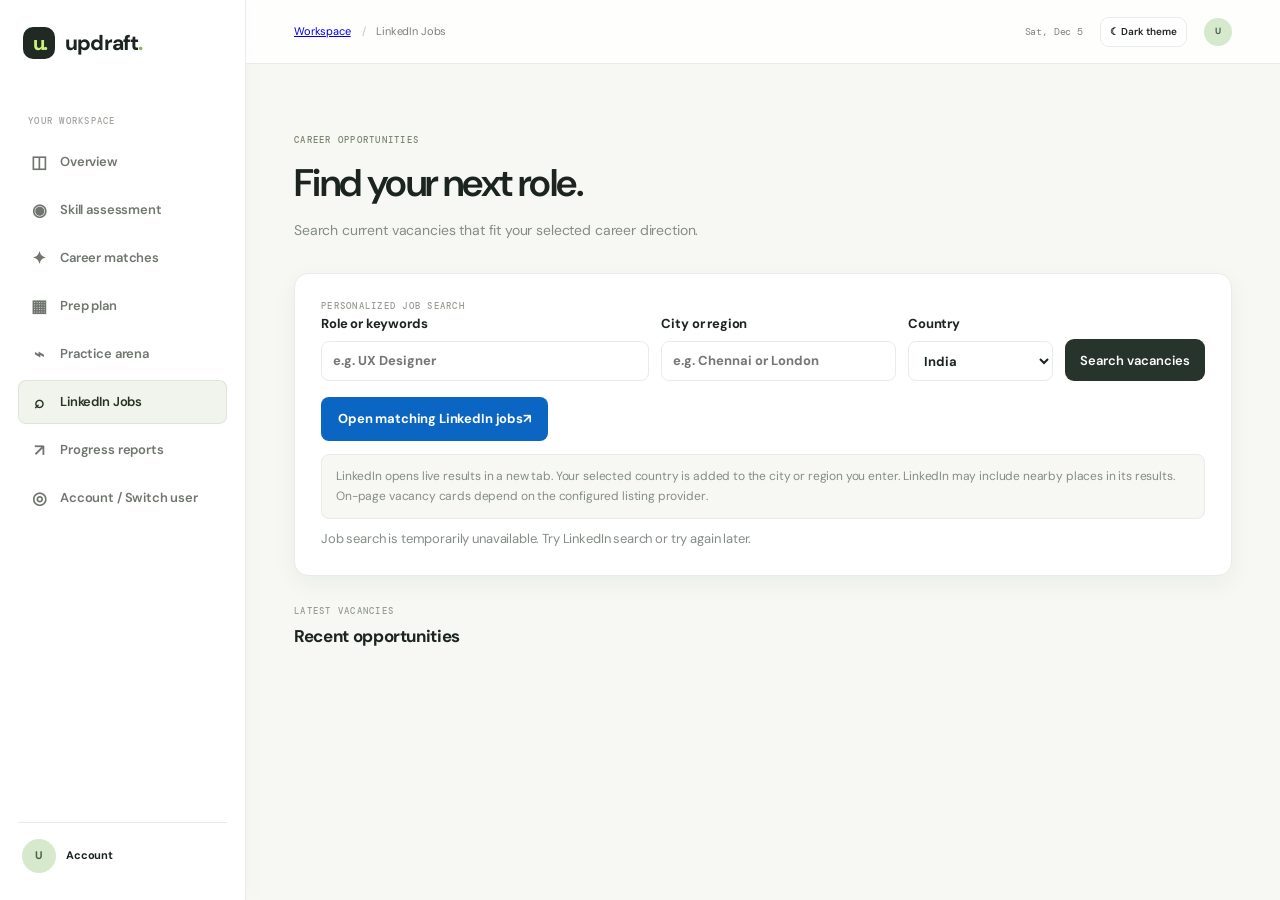
==== commit f1f4d7c5: "Fix LinkedIn location search" ====
--- a/Frontend/pages/linkedin-jobs.html
+++ b/Frontend/pages/linkedin-jobs.html
@@ -52,12 +52,12 @@
         <div class="eyebrow muted">PERSONALIZED JOB SEARCH</div>
         <form id="job-search" class="job-search">
           <label for="job-query">Role or keywords<input id="job-query" name="what" maxlength="120" placeholder="e.g. UX Designer" required></label>
-          <label for="job-location">Location<input id="job-location" name="where" maxlength="100" placeholder="e.g. Chennai, Tamil Nadu, India" autocomplete="address-level2"></label>
+          <label for="job-location">City or region<input id="job-location" name="where" maxlength="100" placeholder="e.g. Chennai or London" autocomplete="address-level2"></label>
           <label for="job-country">Country<select id="job-country" name="country"><option value="in">India</option><option value="us">United States</option><option value="gb">United Kingdom</option><option value="ca">Canada</option><option value="au">Australia</option><option value="de">Germany</option><option value="fr">France</option><option value="nl">Netherlands</option><option value="sg">Singapore</option><option value="pl">Poland</option><option value="za">South Africa</option><option value="br">Brazil</option></select></label>
           <button class="action" type="submit">Search vacancies</button>
         </form>
         <div class="job-actions"><a id="linkedin-search" class="linkedin-link" href="https://www.linkedin.com/jobs/" target="_blank" rel="noopener noreferrer">Open matching LinkedIn jobs <span aria-hidden="true">↗</span></a></div>
-        <p class="jobs-note">LinkedIn opens its live results in a new tab using your role and location. Matching vacancies can appear below when the configured job-listing provider is available; LinkedIn does not offer a public embeddable job feed without its API.</p>
+        <p class="jobs-note">LinkedIn opens live results in a new tab. Your selected country is added to the city or region you enter. LinkedIn may include nearby places in its results. On-page vacancy cards depend on the configured listing provider.</p>
         <p class="jobs-status" id="jobs-status" role="status" aria-live="polite">Loading recommendations…</p>
       </section>
       <section aria-label="Latest matching jobs"><div class="section-heading"><div><div class="eyebrow muted">LATEST VACANCIES</div><h2>Recent opportunities</h2></div></div><div id="jobs-list" class="jobs-grid"></div></section>
--- a/Frontend/css/styles.css
+++ b/Frontend/css/styles.css
@@ -1578,3 +1578,427 @@
   color:var(--muted);
 }
 :root[data-theme="dark"] .welcome-row h1 em { color:#b9d99a; }
+
+/* Shared visual polish for a calmer, more consistent workspace. */
+:root {
+  --surface-shadow: 0 8px 24px rgb(28 36 32 / 5%);
+  --surface-shadow-hover: 0 14px 34px rgb(28 36 32 / 9%);
+  --control-radius: 9px;
+  --card-radius: 14px;
+}
+
+body {
+  font-size: 15px;
+  line-height: 1.55;
+  letter-spacing: -.01em;
+  -webkit-font-smoothing: antialiased;
+  text-rendering: optimizeLegibility;
+}
+
+html { scroll-behavior: smooth; }
+
+.sidebar {
+  background: var(--white);
+  box-shadow: 4px 0 24px rgb(28 36 32 / 2%);
+}
+
+.brand {
+  font-size: 21px;
+}
+
+.nav-item {
+  min-height: 44px;
+  border: 1px solid transparent;
+  transition: background-color .18s ease, color .18s ease, border-color .18s ease, transform .18s ease;
+}
+
+.nav-item:hover {
+  background: color-mix(in srgb, var(--green) 7%, transparent);
+  color: var(--ink);
+  transform: translateX(2px);
+}
+
+.nav-item.active {
+  border-color: color-mix(in srgb, var(--green) 12%, transparent);
+}
+
+.topbar {
+  position: sticky;
+  top: 0;
+  z-index: 5;
+  backdrop-filter: blur(14px);
+}
+
+.content {
+  max-width: 1400px;
+  padding-top: 42px;
+  padding-bottom: 42px;
+}
+
+.page-head {
+  margin: 28px 0 30px;
+  animation: soft-rise .5s cubic-bezier(.2,.7,.2,1) both;
+}
+
+.page-head h1 {
+  font-size: clamp(32px, 3vw, 40px);
+  letter-spacing: -1.6px;
+}
+
+.page-head p,
+.subhead {
+  font-size: 14px;
+  line-height: 1.7;
+}
+
+.panel,
+.readiness-card,
+.focus-card,
+.stat-card,
+.week-card,
+.today-card,
+.job-card {
+  border-radius: var(--card-radius);
+  box-shadow: var(--surface-shadow);
+}
+
+.panel {
+  padding: 26px;
+}
+
+.content > .panel,
+.content > section.panel,
+.career-result-card,
+.job-card {
+  animation: soft-rise .52s cubic-bezier(.2,.7,.2,1) both;
+}
+
+.career-result-card:nth-child(2),
+.job-card:nth-child(2) { animation-delay: .04s; }
+.career-result-card:nth-child(3),
+.job-card:nth-child(3) { animation-delay: .08s; }
+.career-result-card:nth-child(4),
+.job-card:nth-child(4) { animation-delay: .12s; }
+
+@keyframes soft-rise {
+  from { opacity: 0; transform: translateY(9px); }
+  to { opacity: 1; transform: translateY(0); }
+}
+
+.panel h2,
+.card-top h2,
+.section-heading h2 {
+  line-height: 1.35;
+}
+
+.action,
+.primary-btn,
+.dark-btn,
+.theme-toggle,
+.choice,
+.select-pill,
+.timer-controls button,
+.bottom-banner button {
+  border-radius: var(--control-radius);
+  transition: transform .16s ease, box-shadow .16s ease, border-color .16s ease, background-color .16s ease;
+}
+
+.action,
+.primary-btn,
+.dark-btn,
+.bottom-banner button {
+  min-height: 42px;
+  font-size: 13px;
+}
+
+.action:hover,
+.primary-btn:hover,
+.dark-btn:hover,
+.bottom-banner button:hover {
+  transform: translateY(-1px);
+  box-shadow: 0 7px 18px rgb(28 36 32 / 14%);
+}
+
+button:focus-visible,
+a:focus-visible,
+input:focus-visible,
+select:focus-visible,
+textarea:focus-visible {
+  outline: 3px solid color-mix(in srgb, #8ab65c 58%, transparent);
+  outline-offset: 2px;
+}
+
+input,
+select,
+textarea {
+  border-radius: var(--control-radius);
+}
+
+.readiness-card,
+.focus-card,
+.stat-card,
+.week-card,
+.today-card,
+.panel {
+  border-color: var(--line);
+}
+
+.stat-card,
+.week-card,
+.today-card {
+  transition: box-shadow .18s ease, transform .18s ease;
+}
+
+.stat-card:hover,
+.week-card:hover,
+.today-card:hover {
+  box-shadow: var(--surface-shadow-hover);
+  transform: translateY(-2px);
+}
+
+.eyebrow,
+.side-label,
+.stat-label {
+  letter-spacing: 1.25px;
+}
+
+footer {
+  font-size: 9px;
+}
+
+:root[data-theme="dark"] {
+  --surface-shadow: 0 8px 24px rgb(0 0 0 / 14%);
+  --surface-shadow-hover: 0 14px 34px rgb(0 0 0 / 24%);
+}
+
+@media (max-width: 1000px) {
+  .content {
+    padding-top: 32px;
+    padding-bottom: 32px;
+  }
+}
+
+@media (max-width: 850px) {
+  .hero-grid,
+  .lower-grid,
+  .page-grid {
+    grid-template-columns: 1fr;
+  }
+}
+
+@media (max-width: 700px) {
+  .sidebar {
+    inset: auto 0 0;
+    width: 100%;
+    height: calc(68px + env(safe-area-inset-bottom, 0px));
+    padding: 6px 8px calc(6px + env(safe-area-inset-bottom, 0px));
+    flex-direction: row;
+    border-top: 1px solid var(--line);
+    border-right: 0;
+    box-shadow: 0 -8px 24px rgb(28 36 32 / 8%);
+  }
+
+  .sidebar .brand,
+  .sidebar .side-label,
+  .sidebar .side-bottom {
+    display: none;
+  }
+
+  .sidebar nav {
+    display: flex;
+    align-items: stretch;
+    gap: 4px;
+    width: 100%;
+    overflow-x: auto;
+    overflow-y: hidden;
+    scrollbar-width: none;
+    overscroll-behavior-x: contain;
+  }
+
+  .sidebar nav::-webkit-scrollbar { display: none; }
+
+  .sidebar nav .nav-item,
+  .sidebar nav .nav-item.active {
+    display: flex;
+    flex: 0 0 58px;
+    flex-direction: column;
+    justify-content: center;
+    gap: 2px;
+    height: 54px;
+    min-height: 54px;
+    padding: 4px 2px;
+    font-size: 9px;
+    line-height: 1.15;
+    text-align: center;
+    white-space: normal;
+    border-radius: 10px;
+  }
+
+  .sidebar nav .nav-item > span {
+    flex: none;
+    width: auto;
+    height: 19px;
+    font-size: 16px;
+    line-height: 19px;
+  }
+
+  .sidebar nav .nav-item:hover { transform: none; }
+
+  .content {
+    width: 100%;
+    padding: 22px 16px calc(104px + env(safe-area-inset-bottom, 0px));
+  }
+
+  .page-head {
+    margin: 18px 0 23px;
+  }
+
+  .page-head h1 {
+    font-size: 30px;
+    letter-spacing: -1px;
+  }
+
+  .panel {
+    padding: 19px;
+  }
+
+  .topbar {
+    height: 56px;
+    padding: 0 16px;
+    gap: 8px;
+  }
+
+  .breadcrumbs {
+    min-width: 0;
+    overflow: hidden;
+    font-size: 12px;
+    text-overflow: ellipsis;
+    white-space: nowrap;
+  }
+
+  .breadcrumbs span { margin: 0 5px; }
+  .top-actions { flex: none; gap: 8px; }
+  .today { display: none; }
+
+  .content .job-search { grid-template-columns: minmax(0, 1fr); }
+  .content .account-grid { grid-template-columns: minmax(0, 1fr); }
+
+  .stat-grid { gap: 10px; }
+  .stat-card { min-width: 0; padding: 13px 12px; }
+  .stat-label { font-size: 8px; letter-spacing: .55px; }
+  .stat-value { font-size: 23px; }
+  .stat-foot { font-size: 10px; }
+
+  .readiness-body { gap: 14px; }
+  .ring { width: 88px; height: 88px; }
+  .ring-inner strong { font-size: 23px; }
+  .readiness-copy { min-width: 0; }
+  .readiness-copy p { font-size: 12px; }
+  .week-meta { flex-wrap: wrap; gap: 8px 15px; font-size: 11px; }
+  .chart { min-width: 0; }
+  .task { align-items: flex-start; }
+  .task b { font-size: 12px; line-height: 1.4; }
+  .task small { font-size: 10px; line-height: 1.45; }
+  .task-tag { white-space: nowrap; }
+
+  .tabs {
+    width: 100%;
+    gap: 4px;
+    overflow-x: auto;
+    scrollbar-width: none;
+  }
+  .tabs::-webkit-scrollbar { display: none; }
+  .tab { flex: 0 0 auto; min-height: 42px; padding: 9px 12px; font-size: 13px; }
+
+  .content .quiz-set-controls {
+    display: grid;
+    grid-template-columns: minmax(70px, 1fr) minmax(70px, auto);
+    gap: 8px;
+    align-items: center;
+    font-size: 13px;
+  }
+  .content .quiz-set-controls label { grid-column: 1 / -1; }
+  .content .quiz-set-controls input { width: 100%; min-height: 42px; }
+  .content .quiz-set-controls button { min-height: 42px; }
+  .option-row { gap: 8px; }
+  .option-row .choice { flex: 1 1 130px; min-height: 44px; }
+
+  .content .timer-wrap { padding: 16px 0; }
+  .content .timer-wrap .analog-clock { width: min(260px, 76vw); margin: 14px auto 20px; }
+  .content .timer-wrap .clock-number {
+    --radius: clamp(72px, calc(38vw - 26px), 112px) !important;
+    font-size: clamp(14px, 4.8vw, 19px);
+  }
+  .content .timer-wrap .timer-controls {
+    display: grid;
+    grid-template-columns: repeat(3, minmax(0, 1fr));
+    gap: 8px;
+    margin: 14px 0;
+  }
+  .content .timer-controls > button,
+  .content .timer-controls > .custom-duration {
+    min-width: 0;
+    min-height: 44px;
+    margin: 0;
+    justify-content: center;
+    padding: 7px 5px;
+    font-size: 12px;
+  }
+  .content .timer-controls > .custom-duration { gap: 3px; font-size: 11px; }
+  .content .timer-controls .custom-duration input { width: 100%; min-width: 0; padding: 8px 5px; }
+  .content .prompt-actions { margin-top: 12px; }
+  .content .prompt-actions button { min-height: 44px; }
+  .content #warmup-prompt { font-size: 17px; line-height: 1.5; }
+
+  .content .plan-editor { padding: 14px; }
+  .content .plan-editor-heading { align-items: flex-start; }
+  .content .plan-edit-fields { grid-template-columns: minmax(0, 1fr) 88px; gap: 8px; }
+  .content .plan-edit-fields > * { grid-column: auto !important; grid-row: auto !important; }
+  .content .plan-edit-fields input { width: 100%; min-height: 42px; font-size: 14px; }
+  .content .plan-edit-fields label { font-size: 12px; }
+  .content .plan-editor-actions { align-items: stretch; }
+  .content .plan-editor-actions .action { width: 100%; }
+  .plan-item-copy b { font-size: 13px; line-height: 1.4; }
+  .plan-item-copy small { font-size: 11px; line-height: 1.45; }
+  .week-pill { font-size: 9px; white-space: nowrap; }
+
+  .career-results { grid-template-columns: minmax(0, 1fr); }
+  .career-result-card { min-width: 0; padding: 18px; }
+  .career-result-card h2 { font-size: 19px; }
+  .career-result-card h3 { font-size: 14px; }
+  .career-result-card ul { font-size: 13px; }
+  .career-score { min-width: 66px; min-height: 58px; }
+  .career-score strong { font-size: 20px; }
+  .career-description { font-size: 14px; }
+
+  .account-grid { grid-template-columns: minmax(0, 1fr); }
+  .account-field { font-size: 13px; }
+  .account-field input,
+  .account-grid select { min-height: 44px; }
+  .activity-row { align-items: flex-start; font-size: 12px; }
+  .activity-row time { white-space: normal; text-align: right; }
+
+  .bottom-banner { gap: 11px; padding: 16px; }
+  .bottom-banner button { margin: 6px 0 0; width: 100%; }
+}
+
+@media (max-width: 380px) {
+  .content { padding-right: 12px; padding-left: 12px; }
+  .stat-grid { grid-template-columns: minmax(0, 1fr); }
+  .stat-card { min-height: 108px; }
+  .content .career-card-header { gap: 10px; }
+  .content .career-score { min-width: 58px; min-height: 54px; padding: 7px; }
+  .readiness-body { align-items: flex-start; }
+  .ring { width: 76px; height: 76px; }
+  .readiness-copy { flex: 1; }
+  .content .timer-wrap .analog-clock { width: min(244px, 78vw); }
+}
+
+@media (prefers-reduced-motion: reduce) {
+  *, *::before, *::after {
+    scroll-behavior: auto !important;
+    animation-duration: .01ms !important;
+    animation-iteration-count: 1 !important;
+    transition-duration: .01ms !important;
+  }
+}
